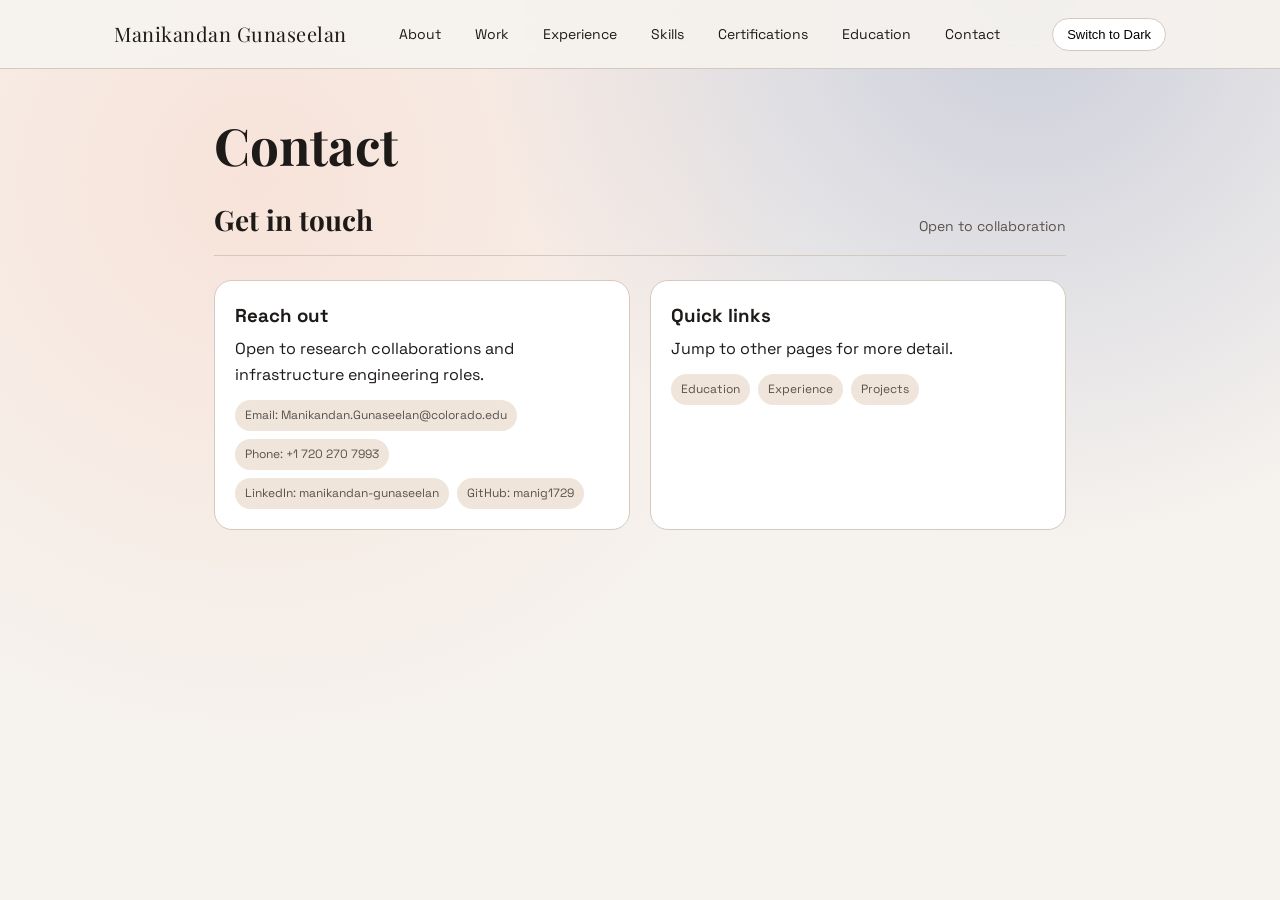
==== contact.html @ 98920920 "update website structure" ====
<!doctype html>
<html lang="en" data-theme="light">
<head>
  <meta charset="utf-8" />
  <meta name="viewport" content="width=device-width, initial-scale=1" />
  <title>Contact | Manikandan Gunaseelan</title>
  <meta name="description" content="Contact details for Manikandan Gunaseelan." />
  <link rel="preconnect" href="https://fonts.googleapis.com" />
  <link rel="preconnect" href="https://fonts.gstatic.com" crossorigin />
  <link href="https://fonts.googleapis.com/css2?family=Playfair+Display:wght@500;600;700&family=Space+Grotesk:wght@300;400;500;600;700&display=swap" rel="stylesheet" />
  <style>
    :root {
      --font-display: "Playfair Display", "Times New Roman", serif;
      --font-body: "Space Grotesk", "Trebuchet MS", sans-serif;
      --bg: #f6f2ee;
      --bg-soft: #ffffff;
      --text: #1d1a18;
      --muted: #5a524b;
      --line: #d4c9bf;
      --accent: #e96b4c;
      --accent-2: #1f3c88;
      --chip: #efe5db;
      --shadow: 0 20px 40px rgba(0, 0, 0, 0.12);
    }

    [data-theme="dark"] {
      --bg: #0f1114;
      --bg-soft: #171a1f;
      --text: #f3efe9;
      --muted: #b7aea5;
      --line: #2d323b;
      --accent: #ff8c5b;
      --accent-2: #7fb2ff;
      --chip: #232832;
      --shadow: 0 16px 40px rgba(0, 0, 0, 0.4);
    }

    * {
      box-sizing: border-box;
      margin: 0;
      padding: 0;
    }

    body {
      font-family: var(--font-body);
      background: radial-gradient(circle at 20% 20%, rgba(255, 159, 125, 0.18), transparent 45%),
        radial-gradient(circle at 80% 0%, rgba(33, 63, 140, 0.2), transparent 40%),
        var(--bg);
      color: var(--text);
      min-height: 100vh;
      line-height: 1.6;
      transition: background 0.4s ease, color 0.4s ease;
    }

    a {
      color: inherit;
      text-decoration: none;
    }

    header {
      position: sticky;
      top: 0;
      z-index: 20;
      background: color-mix(in oklab, var(--bg) 92%, transparent);
      backdrop-filter: blur(12px);
      border-bottom: 1px solid var(--line);
    }

    .nav {
      max-width: 1100px;
      margin: 0 auto;
      padding: 16px 24px;
      display: flex;
      align-items: center;
      justify-content: space-between;
      gap: 20px;
      flex-wrap: wrap;
    }

    .logo {
      font-family: var(--font-display);
      font-size: 20px;
      letter-spacing: 0.5px;
    }

    .nav-links {
      display: flex;
      gap: 12px;
      font-size: 14px;
      flex-wrap: wrap;
    }

    .nav-links a {
      padding: 6px 10px;
      border-radius: 999px;
      border: 1px solid transparent;
      transition: border 0.3s ease, color 0.3s ease;
    }

    .nav-links a:hover {
      border-color: var(--line);
      color: var(--accent-2);
    }

    .theme-toggle {
      border: 1px solid var(--line);
      padding: 8px 14px;
      border-radius: 999px;
      background: var(--bg-soft);
      font-size: 13px;
      cursor: pointer;
      transition: transform 0.2s ease, background 0.3s ease, color 0.3s ease;
    }

    .theme-toggle:hover {
      transform: translateY(-1px);
    }

    main {
      max-width: 900px;
      margin: 0 auto;
      padding: 48px 24px 96px;
      display: flex;
      flex-direction: column;
      gap: 24px;
    }

    h1 {
      font-family: var(--font-display);
      font-size: clamp(2.2rem, 4vw, 3.2rem);
      line-height: 1.1;
    }

    .section-title {
      display: flex;
      align-items: baseline;
      justify-content: space-between;
      gap: 16px;
      border-bottom: 1px solid var(--line);
      padding-bottom: 12px;
    }

    .section-title h2 {
      font-family: var(--font-display);
      font-size: 28px;
    }

    .section-title span {
      color: var(--muted);
      font-size: 14px;
    }

    .two-col {
      display: grid;
      grid-template-columns: repeat(auto-fit, minmax(260px, 1fr));
      gap: 20px;
    }

    .card {
      padding: 20px;
      border-radius: 18px;
      border: 1px solid var(--line);
      background: var(--bg-soft);
    }

    .card h3 {
      margin-bottom: 6px;
    }

    .tags {
      display: flex;
      flex-wrap: wrap;
      gap: 8px;
      margin-top: 12px;
    }

    .tag {
      background: var(--chip);
      padding: 6px 10px;
      border-radius: 999px;
      font-size: 12px;
      color: var(--muted);
    }

    @media (max-width: 780px) {
      .nav {
        align-items: flex-start;
      }

      .nav-links {
        width: 100%;
      }
    }
  </style>
</head>
<body>
  <header>
    <nav class="nav">
      <a class="logo" href="index.html">Manikandan Gunaseelan</a>
      <div class="nav-links">
        <a href="about.html">About</a>
        <a href="work.html">Work</a>
        <a href="experience.html">Experience</a>
        <a href="skills.html">Skills</a>
        <a href="certifications.html">Certifications</a>
        <a href="education.html">Education</a>
        <a href="contact.html">Contact</a>
      </div>
      <button class="theme-toggle" id="themeToggle" type="button">Switch to Dark</button>
    </nav>
  </header>

  <main>
    <h1>Contact</h1>
    <div class="section-title">
      <h2>Get in touch</h2>
      <span>Open to collaboration</span>
    </div>
    <div class="two-col">
      <div class="card">
        <h3>Reach out</h3>
        <p>Open to research collaborations and infrastructure engineering roles.</p>
        <div class="tags">
          <span class="tag">Email: Manikandan.Gunaseelan@colorado.edu</span>
          <span class="tag">Phone: +1 720 270 7993</span>
          <span class="tag">LinkedIn: manikandan-gunaseelan</span>
          <span class="tag">GitHub: manig1729</span>
        </div>
      </div>
      <div class="card">
        <h3>Quick links</h3>
        <p>Jump to other pages for more detail.</p>
        <div class="tags">
          <a class="tag" href="education.html">Education</a>
          <a class="tag" href="experience.html">Experience</a>
          <a class="tag" href="work.html">Projects</a>
        </div>
      </div>
    </div>
  </main>

  <script>
    const root = document.documentElement;
    const toggle = document.getElementById("themeToggle");
    const storedTheme = localStorage.getItem("theme");

    if (storedTheme) {
      root.setAttribute("data-theme", storedTheme);
      toggle.textContent = storedTheme === "dark" ? "Switch to Light" : "Switch to Dark";
    }

    toggle.addEventListener("click", () => {
      const next = root.getAttribute("data-theme") === "dark" ? "light" : "dark";
      root.setAttribute("data-theme", next);
      localStorage.setItem("theme", next);
      toggle.textContent = next === "dark" ? "Switch to Light" : "Switch to Dark";
    });
  </script>
</body>
</html>
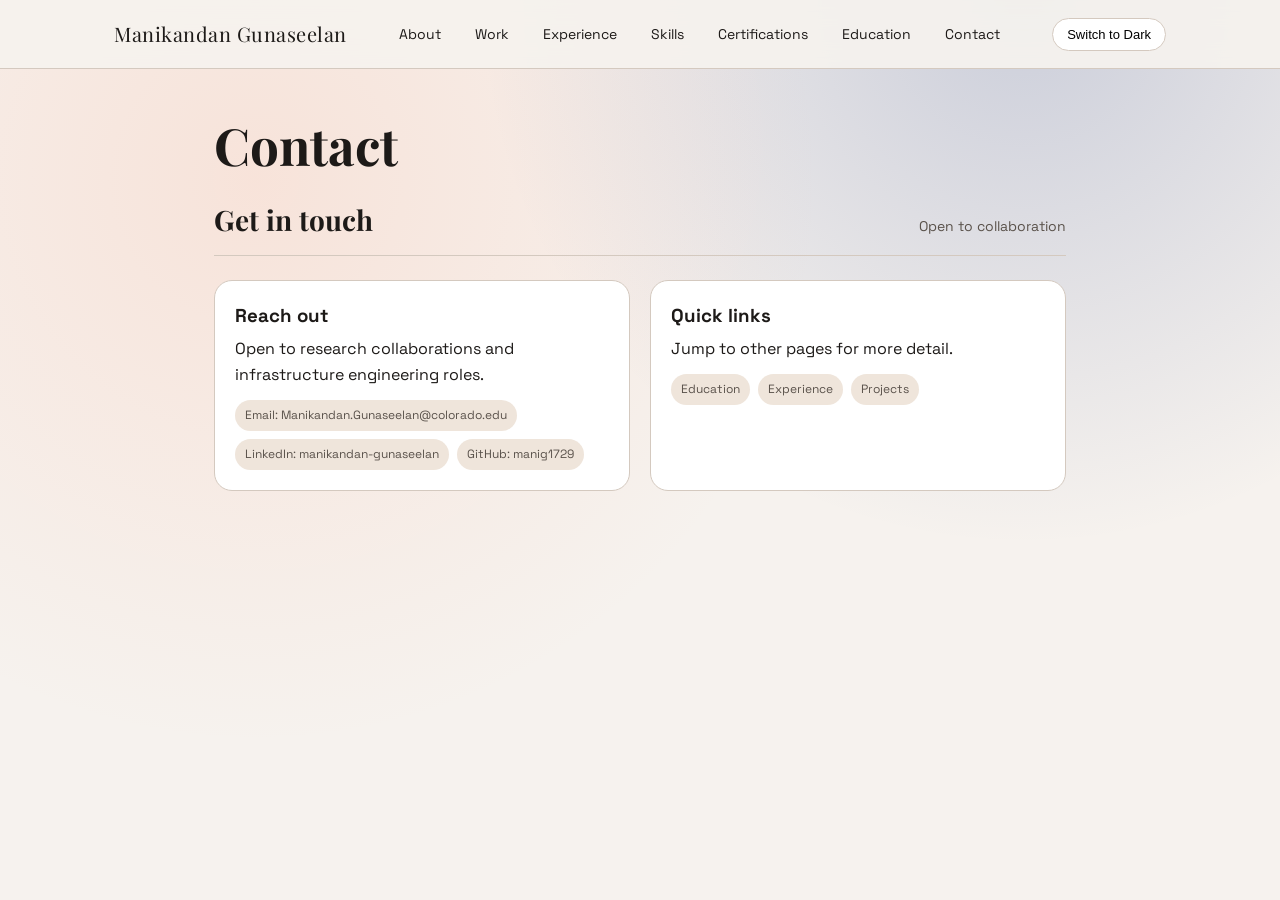
==== commit feb4b31f: "remove phone num" ====
--- a/contact.html
+++ b/contact.html
@@ -222,7 +222,6 @@
         <p>Open to research collaborations and infrastructure engineering roles.</p>
         <div class="tags">
           <span class="tag">Email: Manikandan.Gunaseelan@colorado.edu</span>
-          <span class="tag">Phone: +1 720 270 7993</span>
           <span class="tag">LinkedIn: manikandan-gunaseelan</span>
           <span class="tag">GitHub: manig1729</span>
         </div>
